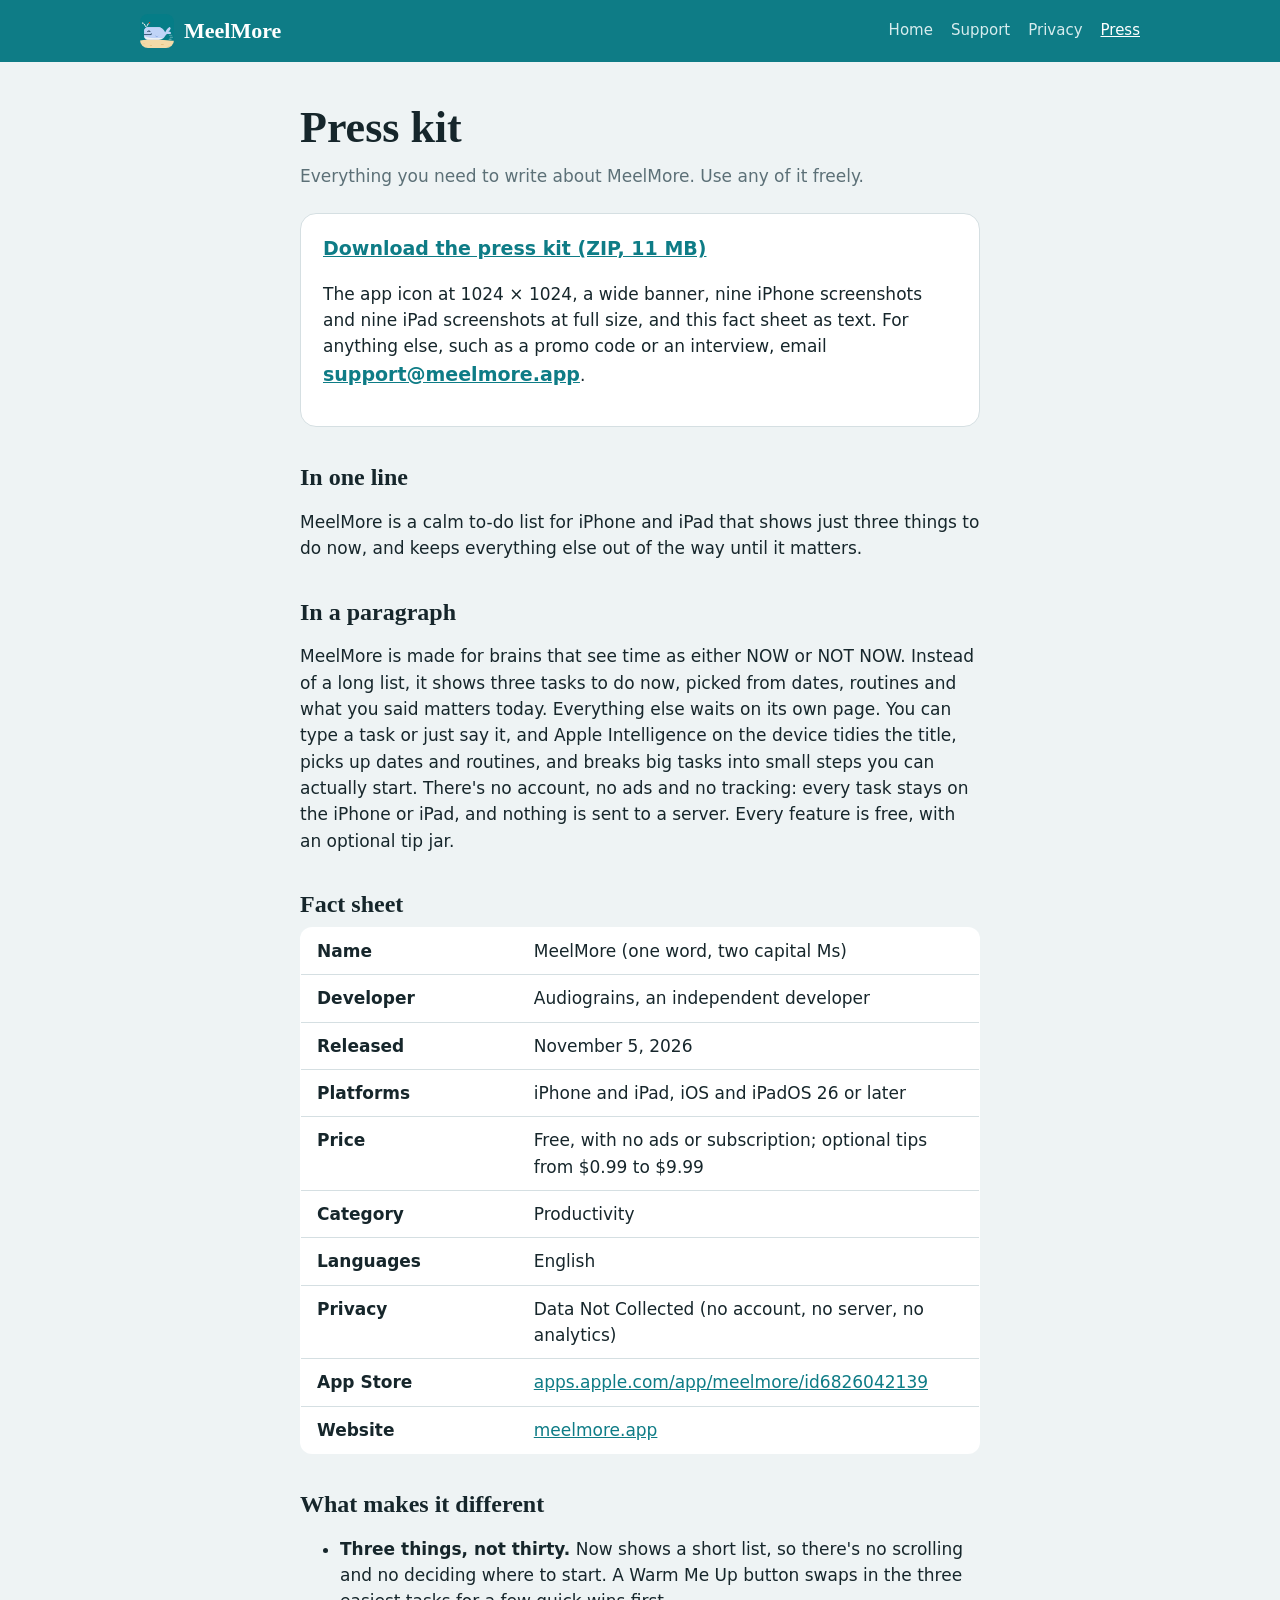
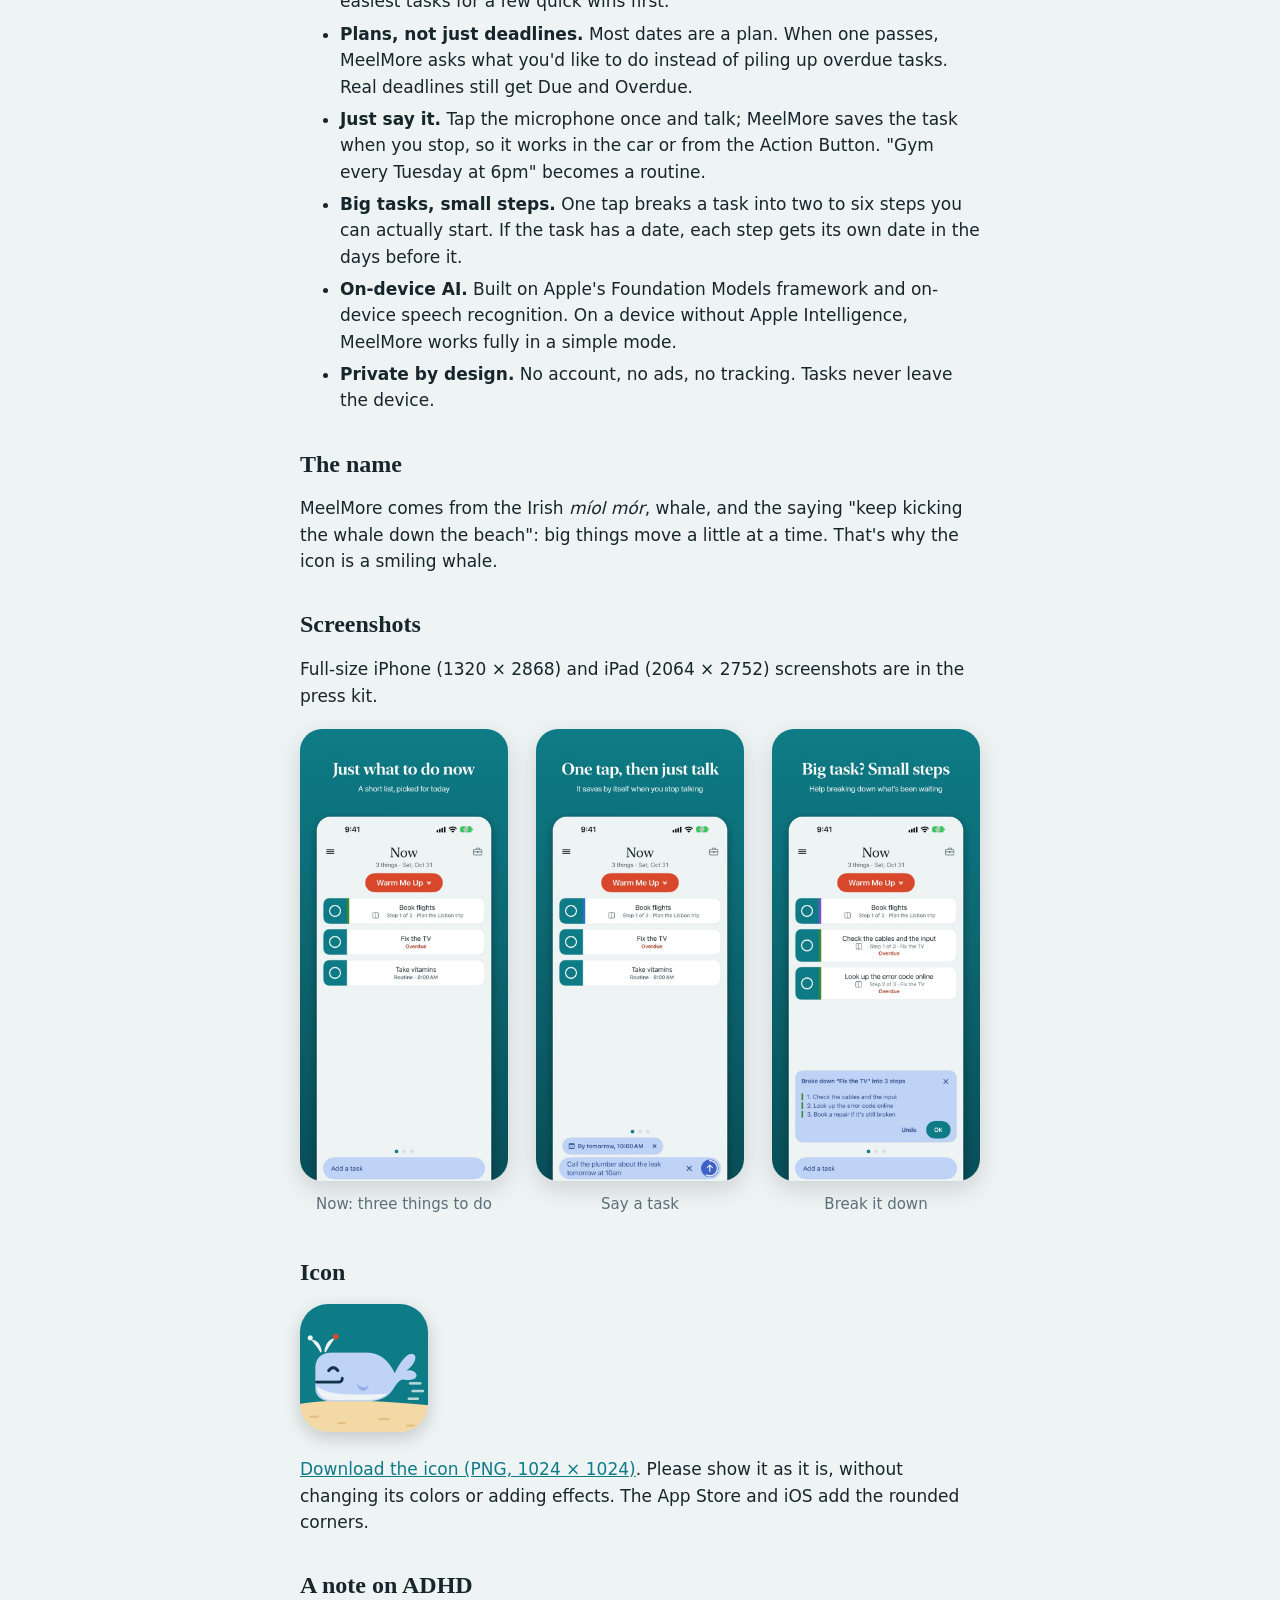
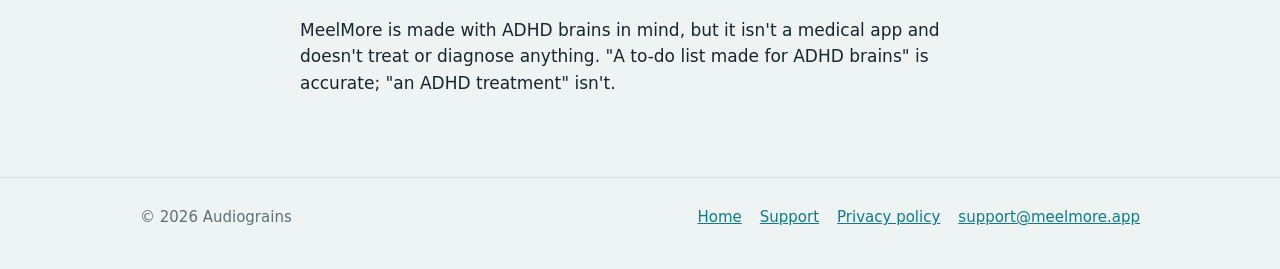
==== press.html @ 4e7b113e "Press kit page and download, linked from every page Co-Authored-By: Claude Opus 5.5 <noreply@anthrop" ====
<!doctype html>
<html lang="en">
<head>
  <meta charset="utf-8">
  <meta name="viewport" content="width=device-width, initial-scale=1">
  <title>MeelMore press kit</title>
  <meta name="description" content="Press kit for MeelMore, a calm to-do list for iPhone and iPad: fact sheet, descriptions, icon and screenshots.">
  <meta property="og:title" content="MeelMore press kit">
  <meta property="og:description" content="Fact sheet, descriptions, icon and screenshots for MeelMore.">
  <meta property="og:image" content="https://meelmore.app/images/icon.png">
  <meta property="og:url" content="https://meelmore.app/press.html">
  <meta name="apple-itunes-app" content="app-id=6826042139">
  <link rel="icon" href="favicon.png" type="image/png">
  <link rel="apple-touch-icon" href="images/apple-touch-icon.png">
  <link rel="stylesheet" href="style.css?v=3">
</head>
<body>
  <header class="site-header">
    <div class="wrap">
      <a class="wordmark" href="./"><img src="images/icon.png" alt="">MeelMore</a>
      <nav aria-label="Site">
        <a href="./">Home</a>
        <a href="support.html">Support</a>
        <a href="privacy.html">Privacy</a>
        <a href="press.html" aria-current="page">Press</a>
      </nav>
    </div>
  </header>

  <main class="page">
    <div class="wrap narrow">
      <h1>Press kit</h1>
      <p class="updated">Everything you need to write about MeelMore. Use any of it freely.</p>

      <div class="contact">
        <a href="press/MeelMore-press-kit.zip" download>Download the press kit (ZIP, 11 MB)</a>
        <p>The app icon at 1024 × 1024, a wide banner, nine iPhone screenshots and nine iPad screenshots at full size, and this fact sheet as text. For anything else, such as a promo code or an interview, email <a href="mailto:support@meelmore.app?subject=MeelMore%20press">support@meelmore.app</a>.</p>
      </div>

      <h2>In one line</h2>
      <p>MeelMore is a calm to-do list for iPhone and iPad that shows just three things to do now, and keeps everything else out of the way until it matters.</p>

      <h2>In a paragraph</h2>
      <p>MeelMore is made for brains that see time as either NOW or NOT NOW. Instead of a long list, it shows three tasks to do now, picked from dates, routines and what you said matters today. Everything else waits on its own page. You can type a task or just say it, and Apple Intelligence on the device tidies the title, picks up dates and routines, and breaks big tasks into small steps you can actually start. There's no account, no ads and no tracking: every task stays on the iPhone or iPad, and nothing is sent to a server. Every feature is free, with an optional tip jar.</p>

      <h2>Fact sheet</h2>
      <table class="facts">
        <tbody>
          <tr><th scope="row">Name</th><td>MeelMore (one word, two capital Ms)</td></tr>
          <tr><th scope="row">Developer</th><td>Audiograins, an independent developer</td></tr>
          <tr><th scope="row">Released</th><td>November 5, 2026</td></tr>
          <tr><th scope="row">Platforms</th><td>iPhone and iPad, iOS and iPadOS 26 or later</td></tr>
          <tr><th scope="row">Price</th><td>Free, with no ads or subscription; optional tips from $0.99 to $9.99</td></tr>
          <tr><th scope="row">Category</th><td>Productivity</td></tr>
          <tr><th scope="row">Languages</th><td>English</td></tr>
          <tr><th scope="row">Privacy</th><td>Data Not Collected (no account, no server, no analytics)</td></tr>
          <tr><th scope="row">App Store</th><td><a href="https://apps.apple.com/app/meelmore/id6826042139">apps.apple.com/app/meelmore/id6826042139</a></td></tr>
          <tr><th scope="row">Website</th><td><a href="https://meelmore.app">meelmore.app</a></td></tr>
        </tbody>
      </table>

      <h2>What makes it different</h2>
      <ul>
        <li><strong>Three things, not thirty.</strong> Now shows a short list, so there's no scrolling and no deciding where to start. A Warm Me Up button swaps in the three easiest tasks for a few quick wins first.</li>
        <li><strong>Plans, not just deadlines.</strong> Most dates are a plan. When one passes, MeelMore asks what you'd like to do instead of piling up overdue tasks. Real deadlines still get Due and Overdue.</li>
        <li><strong>Just say it.</strong> Tap the microphone once and talk; MeelMore saves the task when you stop, so it works in the car or from the Action Button. "Gym every Tuesday at 6pm" becomes a routine.</li>
        <li><strong>Big tasks, small steps.</strong> One tap breaks a task into two to six steps you can actually start. If the task has a date, each step gets its own date in the days before it.</li>
        <li><strong>On-device AI.</strong> Built on Apple's Foundation Models framework and on-device speech recognition. On a device without Apple Intelligence, MeelMore works fully in a simple mode.</li>
        <li><strong>Private by design.</strong> No account, no ads, no tracking. Tasks never leave the device.</li>
      </ul>

      <h2>The name</h2>
      <p>MeelMore comes from the Irish <i lang="ga">míol mór</i>, whale, and the saying "keep kicking the whale down the beach": big things move a little at a time. That's why the icon is a smiling whale.</p>

      <h2>Screenshots</h2>
      <p>Full-size iPhone (1320 × 2868) and iPad (2064 × 2752) screenshots are in the press kit.</p>
      <ul class="shots">
        <li><figure><img src="images/01-now.jpg" width="660" height="1434" loading="lazy" alt="The Now screen with three tasks"><figcaption>Now: three things to do</figcaption></figure></li>
        <li><figure><img src="images/03-voice.jpg" width="660" height="1434" loading="lazy" alt="Voice capture listening to a task"><figcaption>Say a task</figcaption></figure></li>
        <li><figure><img src="images/04-breakdown.jpg" width="660" height="1434" loading="lazy" alt="A big task broken down into small steps"><figcaption>Break it down</figcaption></figure></li>
      </ul>

      <h2>Icon</h2>
      <p><img class="press-icon" src="press/meelmore-icon-1024.png" width="128" height="128" alt="The MeelMore icon: a smiling whale"></p>
      <p><a href="press/meelmore-icon-1024.png" download>Download the icon (PNG, 1024 × 1024)</a>. Please show it as it is, without changing its colors or adding effects. The App Store and iOS add the rounded corners.</p>

      <h2>A note on ADHD</h2>
      <p>MeelMore is made with ADHD brains in mind, but it isn't a medical app and doesn't treat or diagnose anything. "A to-do list made for ADHD brains" is accurate; "an ADHD treatment" isn't.</p>
    </div>
  </main>

  <footer class="site-footer">
    <div class="wrap">
      <span>© 2026 Audiograins</span>
      <nav aria-label="Footer">
        <a href="./">Home</a>
        <a href="support.html">Support</a>
        <a href="privacy.html">Privacy policy</a>
        <a href="mailto:support@meelmore.app">support@meelmore.app</a>
      </nav>
    </div>
  </footer>
</body>
</html>
---- style.css ----
/* MeelMore's Lagoon (light) and Nightfall (dark) colors, from design/design-tokens.json. */
:root {
  --screen: #EEF3F4;
  --row: #FFFFFF;
  --line: #D5DFE2;
  --ink: #16262B;
  --ink-secondary: #5C7077;
  --complete: #0E7C86;
  --capture: #BFD3F7;
  --on-capture: #2C4A8A;
  --due: #B8391F;
  --hero-top: #0E7C86;
  --hero-bottom: #0B5560;
  --on-hero: #FFFFFF;
  --on-hero-soft: #D7ECEE;
  color-scheme: light dark;
}

@media (prefers-color-scheme: dark) {
  :root {
    --screen: #0C1117;
    --row: #151C25;
    --line: #232D3A;
    --ink: #E8EEF2;
    --ink-secondary: #8797A6;
    --complete: #3CC9C0;
    --capture: #A9C4FA;
    --on-capture: #1D3A75;
    --due: #FF8A5B;
    --hero-top: #0B4A52;
    --hero-bottom: #0C1117;
  }
}

* { box-sizing: border-box; }

body {
  margin: 0;
  background: var(--screen);
  color: var(--ink);
  font: 17px/1.55 -apple-system, BlinkMacSystemFont, "Segoe UI", system-ui, sans-serif;
  -webkit-text-size-adjust: 100%;
}

h1, h2, h3, .wordmark {
  font-family: ui-serif, "New York", Georgia, "Times New Roman", serif;
  font-weight: 600;
  line-height: 1.2;
}

a { color: var(--complete); }
a:hover { text-decoration-thickness: 2px; }

.wrap { max-width: 1040px; margin: 0 auto; padding: 0 20px; }
.narrow { max-width: 720px; }

/* Header */
.site-header { background: var(--hero-top); color: var(--on-hero); }
.site-header .wrap { display: flex; align-items: center; justify-content: space-between; gap: 16px; padding-top: 14px; padding-bottom: 14px; }
.wordmark { display: flex; align-items: center; gap: 10px; color: inherit; text-decoration: none; font-size: 22px; }
.wordmark img { width: 34px; height: 34px; border-radius: 8px; }
.site-header nav { display: flex; gap: 18px; flex-wrap: wrap; }
.site-header nav a { color: var(--on-hero-soft); text-decoration: none; font-size: 15px; }
.site-header nav a:hover, .site-header nav a[aria-current="page"] { color: var(--on-hero); text-decoration: underline; }

/* Hero */
.hero {
  background: linear-gradient(var(--hero-top), var(--hero-bottom));
  color: var(--on-hero);
  text-align: center;
  padding: 48px 0 64px;
}
.hero .icon { width: 128px; height: 128px; border-radius: 28px; box-shadow: 0 10px 30px rgb(0 0 0 / 0.25); }
.hero h1 { font-size: clamp(36px, 7vw, 58px); margin: 24px 0 12px; }
.hero p { font-size: clamp(18px, 2.6vw, 22px); color: var(--on-hero-soft); max-width: 620px; margin: 0 auto; }
/* Apple's badge artwork, unmodified (App Store marketing guidelines). */
.store-badge { display: inline-block; margin-top: 44px; line-height: 0; }
.store-badge img { display: block; width: 162px; height: auto; }

/* Sections */
section { padding: 56px 0; }
section h2 { font-size: clamp(28px, 4.5vw, 38px); margin: 0 0 12px; text-align: center; }
.lede { text-align: center; color: var(--ink-secondary); max-width: 640px; margin: 0 auto 36px; }

.shots {
  display: grid;
  grid-template-columns: repeat(3, 1fr);
  gap: 28px;
  margin: 0;
  padding: 0;
  list-style: none;
}
.shots figure { margin: 0; }
.shots img {
  display: block;
  width: 100%;
  height: auto;
  border-radius: 22px;
  box-shadow: 0 8px 24px rgb(0 0 0 / 0.14);
}
.shots figcaption { margin-top: 12px; color: var(--ink-secondary); font-size: 15px; text-align: center; }

.cards { display: grid; grid-template-columns: repeat(3, 1fr); gap: 20px; }
.card { background: var(--row); border: 1px solid var(--line); border-radius: 16px; padding: 22px; }
.card h3 { margin: 0 0 8px; font-size: 21px; }
.card p { margin: 0; color: var(--ink-secondary); }

/* Pages */
.page { padding: 40px 0 64px; }
.page h1 { font-size: clamp(32px, 6vw, 44px); margin: 0 0 8px; }
.page h2 { font-size: 24px; margin: 36px 0 8px; }
.page .updated { color: var(--ink-secondary); margin-top: 0; }
.page li { margin-bottom: 6px; }
.contact {
  background: var(--row);
  border: 1px solid var(--line);
  border-radius: 16px;
  padding: 20px 22px;
  margin: 24px 0;
}
.contact a { font-weight: 600; font-size: 19px; }
details { background: var(--row); border: 1px solid var(--line); border-radius: 12px; padding: 14px 18px; margin: 10px 0; }
summary { cursor: pointer; font-weight: 600; }
details p { margin: 10px 0 0; color: var(--ink-secondary); }
.facts { width: 100%; table-layout: fixed; border-collapse: collapse; background: var(--row); border: 1px solid var(--line); border-radius: 12px; overflow: hidden; }
.facts th, .facts td { text-align: left; vertical-align: top; padding: 10px 16px; border-top: 1px solid var(--line); }
.facts tr:first-child th, .facts tr:first-child td { border-top: 0; }
.facts th { width: 32%; font-weight: 600; }
.facts td { overflow-wrap: anywhere; }
.page .shots { margin-top: 20px; }
.press-icon { border-radius: 28px; box-shadow: 0 6px 18px rgb(0 0 0 / 0.18); }

/* Footer */
.site-footer { border-top: 1px solid var(--line); padding: 28px 0 40px; color: var(--ink-secondary); font-size: 15px; }
.site-footer .wrap { display: flex; justify-content: space-between; flex-wrap: wrap; gap: 12px; }
.site-footer nav { display: flex; gap: 18px; flex-wrap: wrap; }

@media (max-width: 760px) {
  .shots { grid-template-columns: repeat(2, 1fr); gap: 16px; }
  .cards { grid-template-columns: 1fr; }
  .site-header .wrap { flex-direction: column; align-items: flex-start; gap: 8px; }
  .facts th, .facts td { padding: 10px 12px; }
  .facts th { width: 34%; }
}
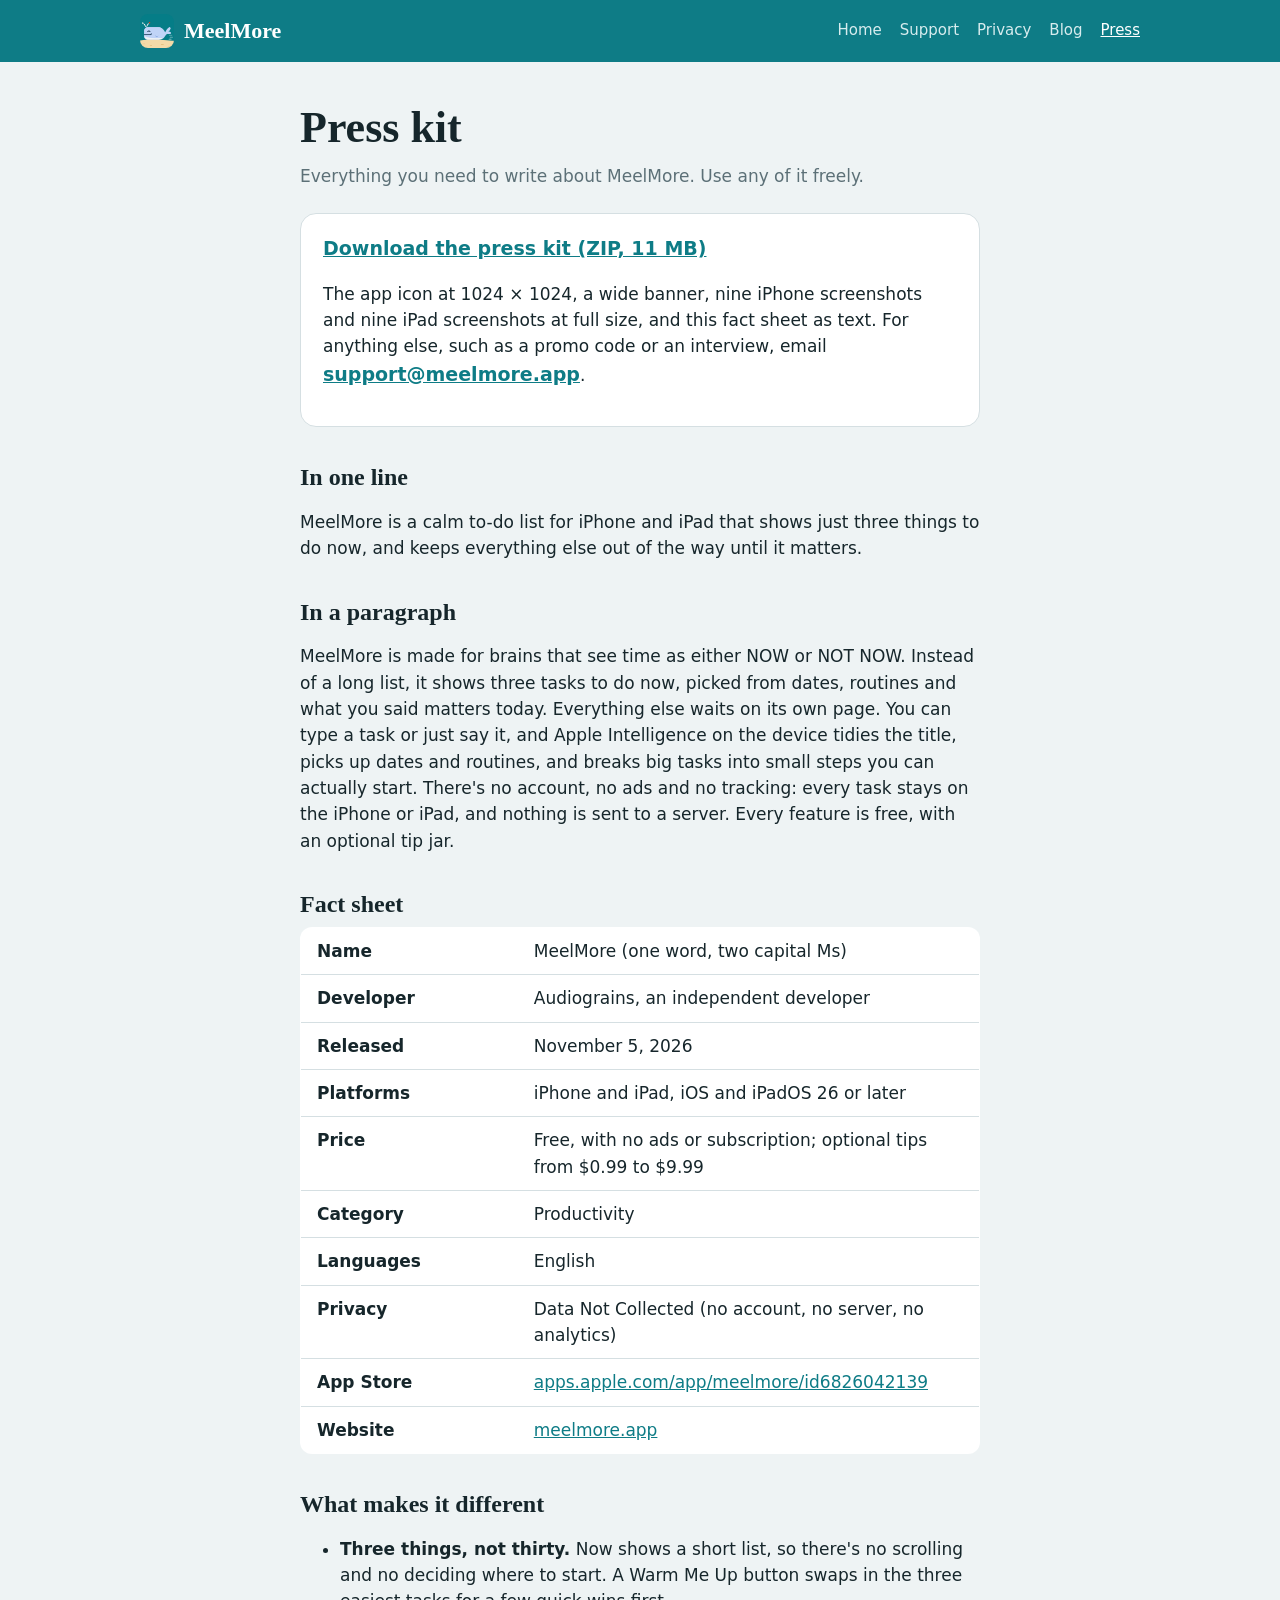
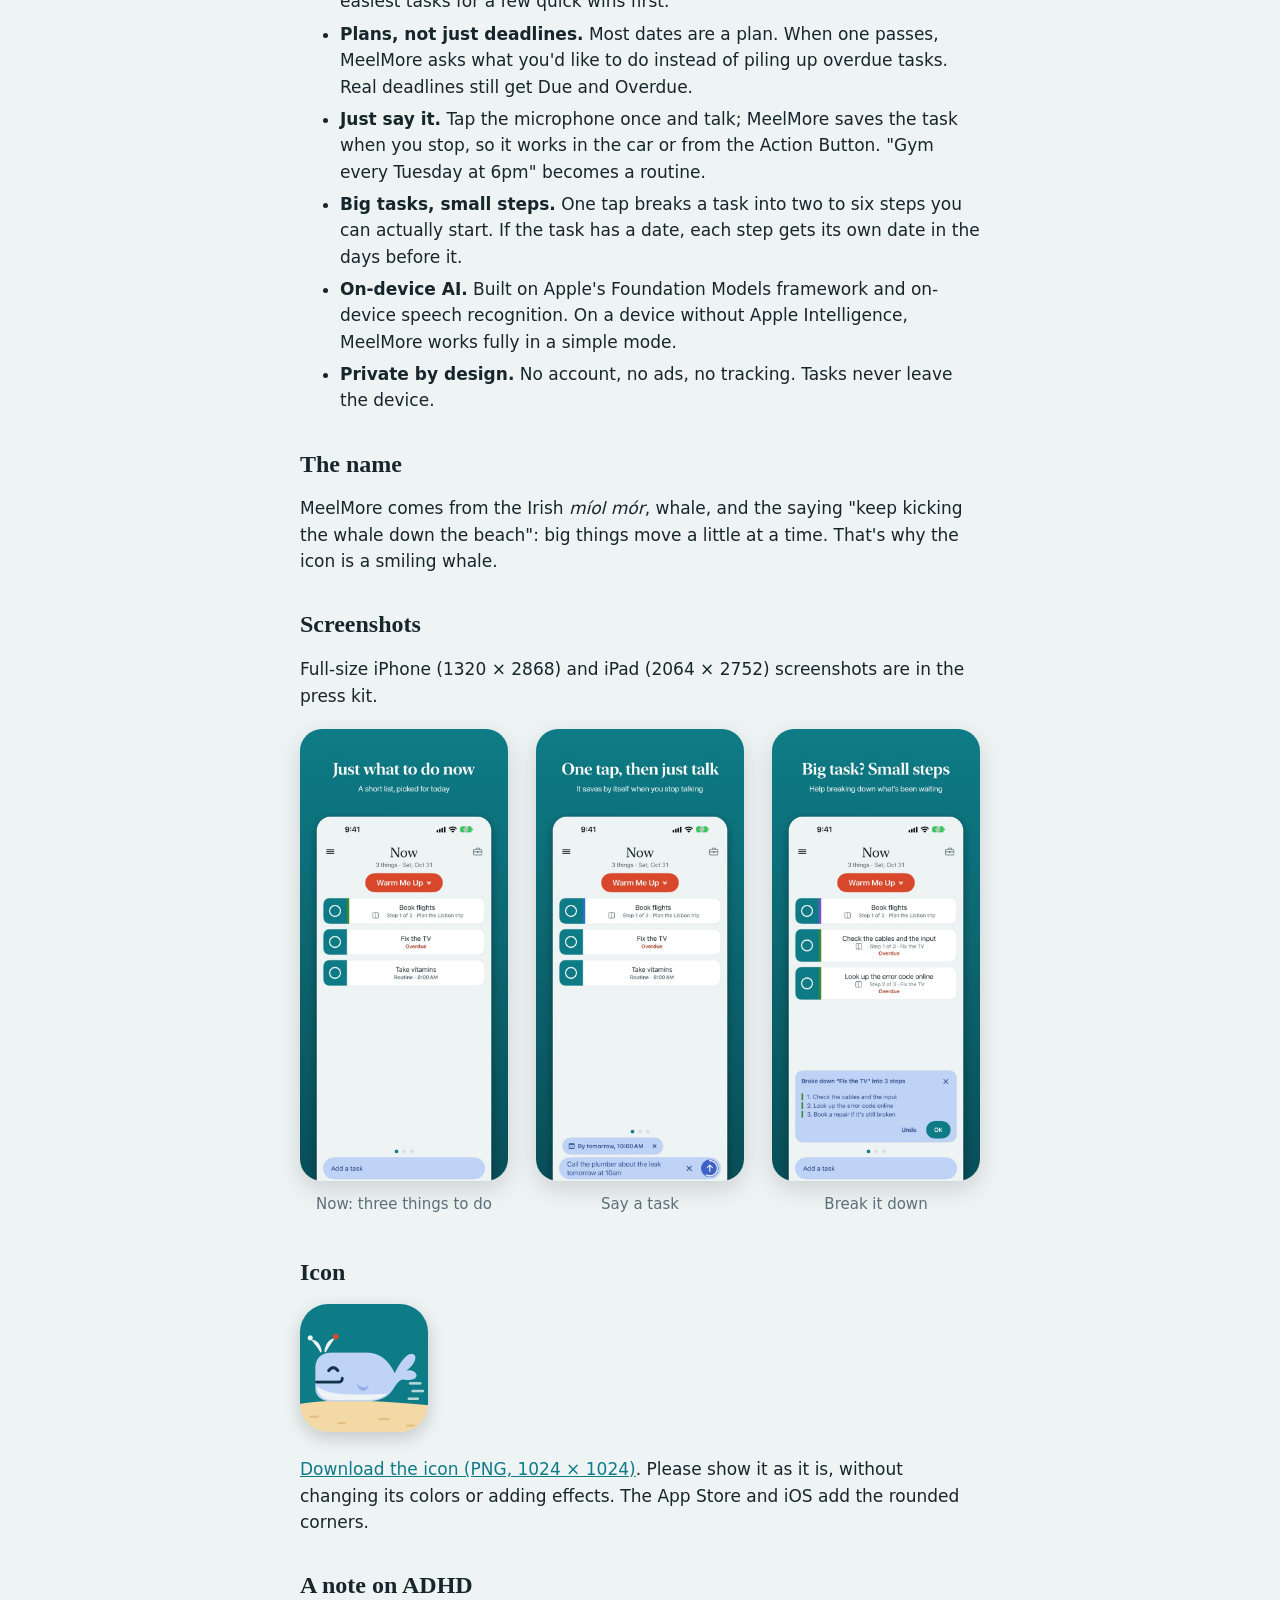
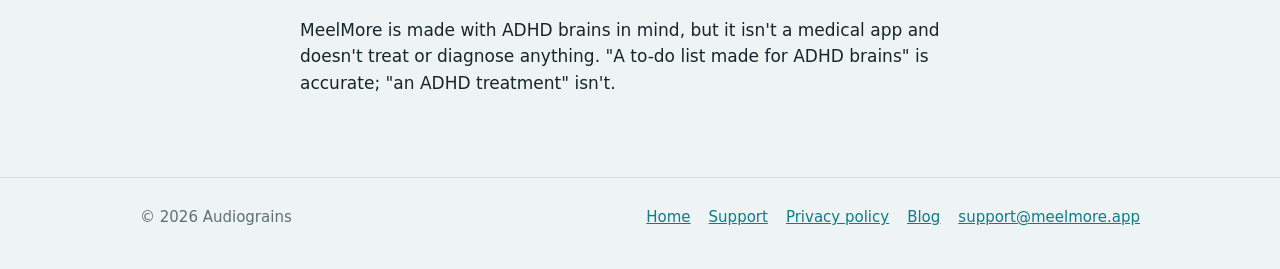
==== commit 5cd04e4f: "Blog: the blog page and "Why I built MeelMore", linked from every page A static /blog/ page with its" ====
--- a/press.html
+++ b/press.html
@@ -12,7 +12,7 @@
   <meta name="apple-itunes-app" content="app-id=6826042139">
   <link rel="icon" href="favicon.png" type="image/png">
   <link rel="apple-touch-icon" href="images/apple-touch-icon.png">
-  <link rel="stylesheet" href="style.css?v=3">
+  <link rel="stylesheet" href="style.css?v=5">
 </head>
 <body>
   <header class="site-header">
@@ -22,6 +22,7 @@
         <a href="./">Home</a>
         <a href="support.html">Support</a>
         <a href="privacy.html">Privacy</a>
+        <a href="blog/">Blog</a>
         <a href="press.html" aria-current="page">Press</a>
       </nav>
     </div>
@@ -96,6 +97,7 @@
         <a href="./">Home</a>
         <a href="support.html">Support</a>
         <a href="privacy.html">Privacy policy</a>
+        <a href="blog/">Blog</a>
         <a href="mailto:support@meelmore.app">support@meelmore.app</a>
       </nav>
     </div>
--- a/style.css
+++ b/style.css
@@ -134,6 +134,8 @@
 .site-footer { border-top: 1px solid var(--line); padding: 28px 0 40px; color: var(--ink-secondary); font-size: 15px; }
 .site-footer .wrap { display: flex; justify-content: space-between; flex-wrap: wrap; gap: 12px; }
 .site-footer nav { display: flex; gap: 18px; flex-wrap: wrap; }
+.site-footer .listings { margin-top: 20px; }
+.site-footer .listings img { display: block; max-width: 100%; height: auto; }
 
 @media (max-width: 760px) {
   .shots { grid-template-columns: repeat(2, 1fr); gap: 16px; }
@@ -142,3 +144,16 @@
   .facts th, .facts td { padding: 10px 12px; }
   .facts th { width: 34%; }
 }
+
+/* Blog */
+.post-list { list-style: none; padding: 0; margin: 24px 0 0; }
+.post-list li { background: var(--row); border: 1px solid var(--line); border-radius: 16px; padding: 20px 22px; margin-bottom: 16px; }
+.post-list h2 { margin: 0 0 6px; font-size: 24px; }
+.post-list h2 a { color: var(--ink); text-decoration: none; }
+.post-list h2 a:hover { text-decoration: underline; }
+.post-list p { margin: 6px 0 0; color: var(--ink-secondary); }
+.post-meta { color: var(--ink-secondary); font-size: 15px; margin: 0 0 28px; }
+.post .lead { font-size: 20px; }
+.post blockquote { margin: 20px 0; padding: 4px 18px; border-left: 4px solid var(--complete); color: var(--ink-secondary); }
+.post-image { display: block; width: 100%; height: auto; border-radius: 16px; margin: 8px 0 28px; }
+.post-cta { background: var(--row); border: 1px solid var(--line); border-radius: 16px; padding: 20px 22px; margin: 36px 0 0; }
